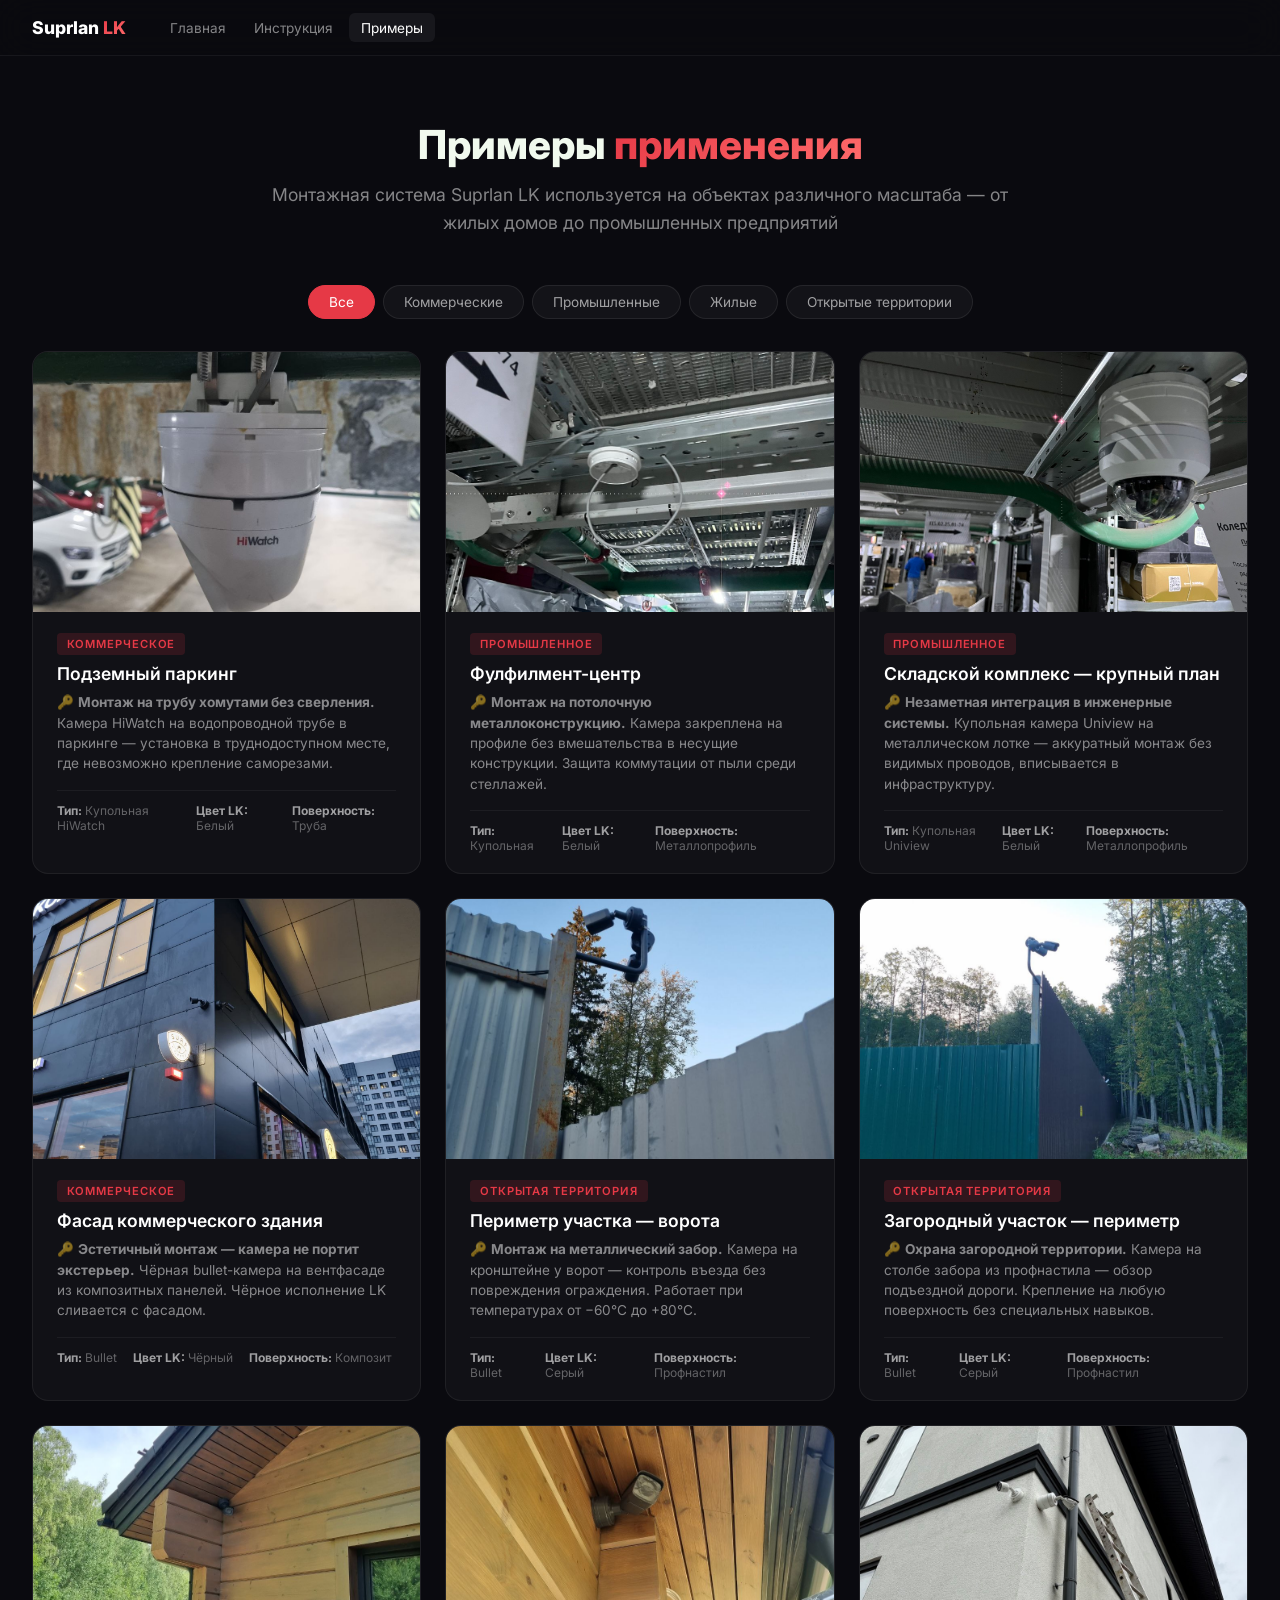
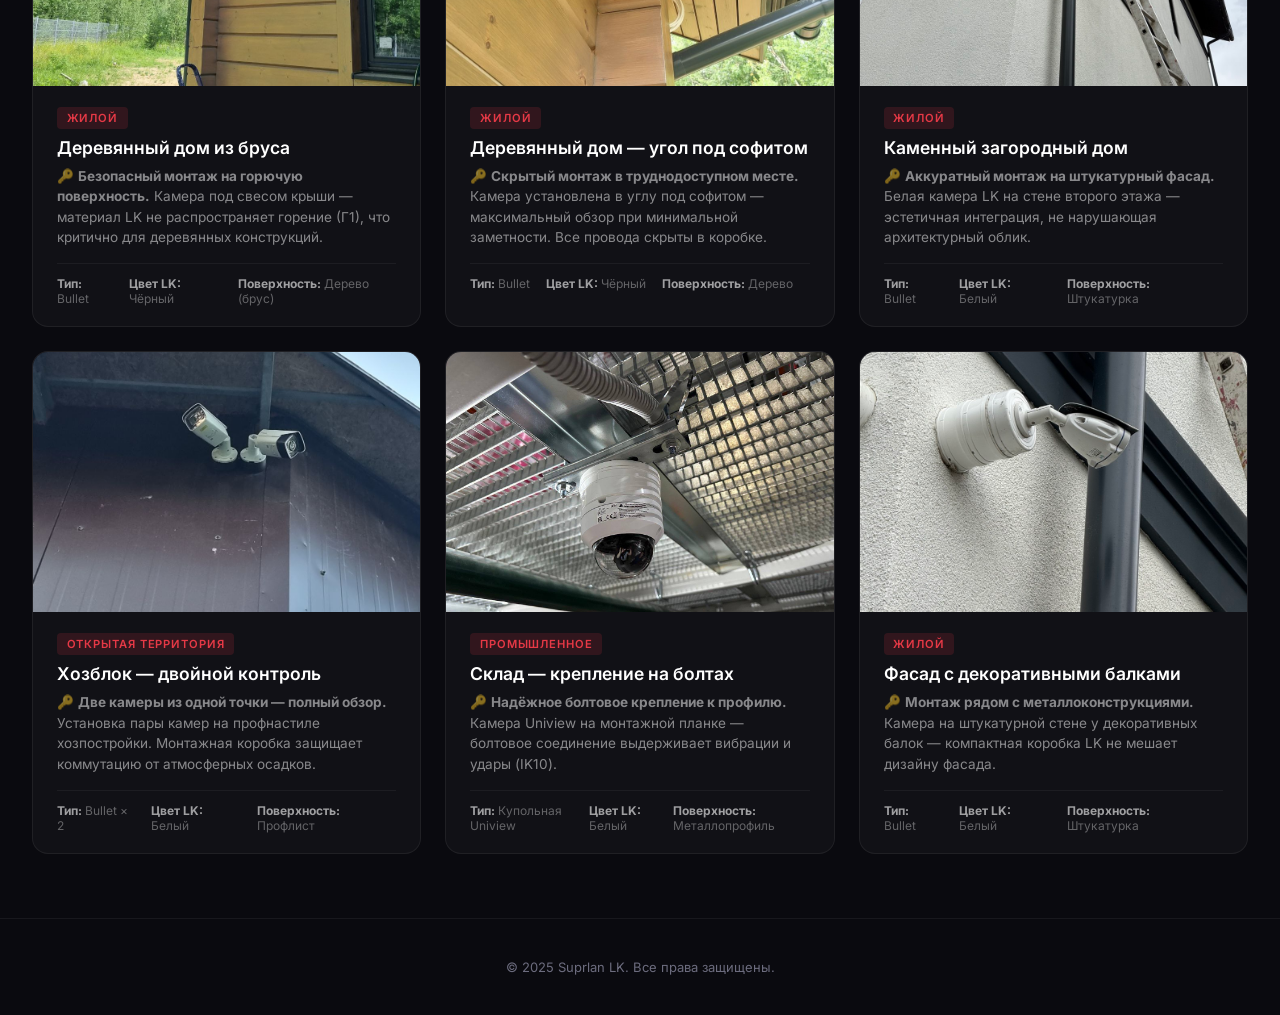
==== landing/examples.html @ 1d55020f "feat: Suprlan LK product landing page with 3D animation, instruction wiki, and real photo examples" ====
<!DOCTYPE html>
<html lang="ru">

<head>
    <meta charset="UTF-8">
    <meta name="viewport" content="width=device-width, initial-scale=1.0">
    <title>Примеры применения — Suprlan LK</title>
    <meta name="description" content="Примеры установки монтажной системы Suprlan LK на различных объектах.">
    <link rel="preconnect" href="https://fonts.googleapis.com">
    <link rel="preconnect" href="https://fonts.gstatic.com" crossorigin>
    <link href="https://fonts.googleapis.com/css2?family=Inter:wght@300;400;500;600;700;800;900&display=swap"
        rel="stylesheet">
    <link rel="stylesheet" href="style.css">
    <style>
        /* Top navigation bar */
        .top-nav {
            position: fixed;
            top: 0;
            left: 0;
            right: 0;
            z-index: 1000;
            background: rgba(10, 10, 15, 0.9);
            backdrop-filter: blur(20px);
            border-bottom: 1px solid rgba(255, 255, 255, 0.06);
            padding: 0 2rem;
            height: 56px;
            display: flex;
            align-items: center;
            gap: 2rem;
        }

        .top-nav .nav-logo {
            font-weight: 800;
            font-size: 1.1rem;
            color: #fff;
            text-decoration: none;
        }

        .top-nav .nav-logo .accent {
            color: var(--accent);
        }

        .top-nav .nav-links {
            display: flex;
            gap: 0.25rem;
        }

        .top-nav .nav-links a {
            color: rgba(255, 255, 255, 0.5);
            text-decoration: none;
            font-size: 0.85rem;
            padding: 0.4rem 0.75rem;
            border-radius: 6px;
            transition: all 0.2s;
        }

        .top-nav .nav-links a:hover,
        .top-nav .nav-links a.active {
            color: #fff;
            background: rgba(255, 255, 255, 0.06);
        }

        body {
            padding-top: 56px;
        }

        /* Page header */
        .page-header {
            text-align: center;
            padding: 4rem 2rem 2rem;
            max-width: 800px;
            margin: 0 auto;
        }

        .page-header h1 {
            font-size: 2.5rem;
            font-weight: 800;
            margin-bottom: 0.75rem;
        }

        .page-header p {
            font-size: 1.1rem;
            color: rgba(255, 255, 255, 0.5);
            line-height: 1.6;
        }

        /* Filter tabs */
        .filter-bar {
            display: flex;
            justify-content: center;
            gap: 0.5rem;
            padding: 1rem 2rem 2rem;
            flex-wrap: wrap;
        }

        .filter-btn {
            background: rgba(255, 255, 255, 0.04);
            border: 1px solid rgba(255, 255, 255, 0.08);
            color: rgba(255, 255, 255, 0.6);
            padding: 0.5rem 1.25rem;
            border-radius: 20px;
            font-size: 0.85rem;
            cursor: pointer;
            transition: all 0.2s;
            font-family: inherit;
        }

        .filter-btn:hover {
            background: rgba(255, 255, 255, 0.08);
            color: #fff;
        }

        .filter-btn.active {
            background: var(--accent);
            border-color: var(--accent);
            color: #fff;
        }

        /* Gallery grid */
        .examples-grid {
            display: grid;
            grid-template-columns: repeat(auto-fill, minmax(360px, 1fr));
            gap: 1.5rem;
            max-width: 1400px;
            margin: 0 auto;
            padding: 0 2rem 4rem;
        }

        .example-card {
            background: rgba(255, 255, 255, 0.03);
            border: 1px solid rgba(255, 255, 255, 0.06);
            border-radius: 16px;
            overflow: hidden;
            transition: all 0.3s;
            cursor: pointer;
        }

        .example-card:hover {
            transform: translateY(-4px);
            border-color: rgba(255, 255, 255, 0.12);
            box-shadow: 0 20px 40px rgba(0, 0, 0, 0.3);
        }

        .example-card img {
            width: 100%;
            height: 260px;
            object-fit: cover;
            display: block;
            transition: transform 0.4s;
        }

        .example-card:hover img {
            transform: scale(1.03);
        }

        .example-card .card-body {
            padding: 1.25rem 1.5rem;
        }

        .example-card .card-tag {
            display: inline-block;
            background: rgba(230, 57, 70, 0.15);
            color: var(--accent);
            font-size: 0.7rem;
            font-weight: 600;
            text-transform: uppercase;
            letter-spacing: 0.08em;
            padding: 0.25rem 0.6rem;
            border-radius: 4px;
            margin-bottom: 0.5rem;
        }

        .example-card h3 {
            font-size: 1.1rem;
            font-weight: 600;
            margin-bottom: 0.5rem;
            color: #fff;
        }

        .example-card p {
            font-size: 0.85rem;
            color: rgba(255, 255, 255, 0.5);
            line-height: 1.5;
        }

        .example-card .card-meta {
            display: flex;
            gap: 1rem;
            margin-top: 1rem;
            padding-top: 0.75rem;
            border-top: 1px solid rgba(255, 255, 255, 0.05);
        }

        .example-card .meta-item {
            font-size: 0.75rem;
            color: rgba(255, 255, 255, 0.35);
        }

        .example-card .meta-item strong {
            color: rgba(255, 255, 255, 0.6);
        }

        /* Placeholder banner */
        .placeholder-banner {
            max-width: 800px;
            margin: 0 auto 2rem;
            padding: 1.25rem 1.5rem;
            background: rgba(0, 150, 255, 0.08);
            border: 1px solid rgba(0, 150, 255, 0.15);
            border-radius: 10px;
            text-align: center;
            color: rgba(255, 255, 255, 0.6);
            font-size: 0.9rem;
        }

        /* Lightbox */
        .lightbox {
            display: none;
            position: fixed;
            top: 0;
            left: 0;
            right: 0;
            bottom: 0;
            z-index: 9999;
            background: rgba(0, 0, 0, 0.92);
            backdrop-filter: blur(10px);
            cursor: pointer;
            justify-content: center;
            align-items: center;
        }

        .lightbox.open {
            display: flex;
        }

        .lightbox img {
            max-width: 90vw;
            max-height: 90vh;
            border-radius: 8px;
            box-shadow: 0 0 60px rgba(0, 0, 0, 0.5);
        }

        @media (max-width: 768px) {
            .examples-grid {
                grid-template-columns: 1fr;
            }

            .page-header h1 {
                font-size: 1.8rem;
            }
        }
    </style>
</head>

<body>

    <!-- Top Navigation -->
    <nav class="top-nav">
        <a href="index.html" class="nav-logo">Suprlan <span class="accent">LK</span></a>
        <div class="nav-links">
            <a href="index.html">Главная</a>
            <a href="instruction.html">Инструкция</a>
            <a href="examples.html" class="active">Примеры</a>
        </div>
    </nav>

    <!-- Header -->
    <div class="page-header">
        <h1>Примеры <span class="accent">применения</span></h1>
        <p>Монтажная система Suprlan LK используется на объектах различного масштаба — от жилых домов до промышленных
            предприятий</p>
    </div>

    <!-- Filter tabs -->
    <div class="filter-bar">
        <button class="filter-btn active" data-filter="all">Все</button>
        <button class="filter-btn" data-filter="commercial">Коммерческие</button>
        <button class="filter-btn" data-filter="industrial">Промышленные</button>
        <button class="filter-btn" data-filter="residential">Жилые</button>
        <button class="filter-btn" data-filter="outdoor">Открытые территории</button>
    </div>

    <!-- Gallery -->
    <div class="examples-grid">

        <!-- Card 1: Подземный паркинг — монтаж на трубу -->
        <div class="example-card" data-category="commercial" onclick="openLightbox(this.querySelector('img'))">
            <img src="../images cases/photo_2026-03-03 10.59.39.jpeg"
                alt="Подземный паркинг — монтаж на трубу хомутами">
            <div class="card-body">
                <span class="card-tag">Коммерческое</span>
                <h3>Подземный паркинг</h3>
                <p>🔑 <strong>Монтаж на трубу хомутами без сверления.</strong> Камера HiWatch на водопроводной трубе в
                    паркинге — установка в труднодоступном месте, где невозможно крепление саморезами.</p>
                <div class="card-meta">
                    <span class="meta-item"><strong>Тип:</strong> Купольная HiWatch</span>
                    <span class="meta-item"><strong>Цвет LK:</strong> Белый</span>
                    <span class="meta-item"><strong>Поверхность:</strong> Труба</span>
                </div>
            </div>
        </div>

        <!-- Card 2: Фулфилмент-центр — вид издалека -->
        <div class="example-card" data-category="industrial" onclick="openLightbox(this.querySelector('img'))">
            <img src="../images cases/photo_2026-03-03 10.59.46.jpeg"
                alt="Фулфилмент-склад — камера на металлической направляющей">
            <div class="card-body">
                <span class="card-tag">Промышленное</span>
                <h3>Фулфилмент-центр</h3>
                <p>🔑 <strong>Монтаж на потолочную металлоконструкцию.</strong> Камера закреплена на профиле без
                    вмешательства в несущие конструкции. Защита коммутации от пыли среди стеллажей.</p>
                <div class="card-meta">
                    <span class="meta-item"><strong>Тип:</strong> Купольная</span>
                    <span class="meta-item"><strong>Цвет LK:</strong> Белый</span>
                    <span class="meta-item"><strong>Поверхность:</strong> Металлопрофиль</span>
                </div>
            </div>
        </div>

        <!-- Card 3: Фулфилмент — крупный план Uniview -->
        <div class="example-card" data-category="industrial" onclick="openLightbox(this.querySelector('img'))">
            <img src="../images cases/photo_2026-03-03 10.59.50.jpeg"
                alt="Складской комплекс — купольная камера Uniview крупным планом">
            <div class="card-body">
                <span class="card-tag">Промышленное</span>
                <h3>Складской комплекс — крупный план</h3>
                <p>🔑 <strong>Незаметная интеграция в инженерные системы.</strong> Купольная камера Uniview на
                    металлическом лотке — аккуратный монтаж без видимых проводов, вписывается в инфраструктуру.</p>
                <div class="card-meta">
                    <span class="meta-item"><strong>Тип:</strong> Купольная Uniview</span>
                    <span class="meta-item"><strong>Цвет LK:</strong> Белый</span>
                    <span class="meta-item"><strong>Поверхность:</strong> Металлопрофиль</span>
                </div>
            </div>
        </div>

        <!-- Card 4: Коммерческий фасад (Surf Coffee) -->
        <div class="example-card" data-category="commercial" onclick="openLightbox(this.querySelector('img'))">
            <img src="../images cases/photo_2026-03-03 10.59.56.jpeg" alt="Фасад коммерческого здания — Surf Coffee">
            <div class="card-body">
                <span class="card-tag">Коммерческое</span>
                <h3>Фасад коммерческого здания</h3>
                <p>🔑 <strong>Эстетичный монтаж — камера не портит экстерьер.</strong> Чёрная bullet-камера на
                    вентфасаде из композитных панелей. Чёрное исполнение LK сливается с фасадом.</p>
                <div class="card-meta">
                    <span class="meta-item"><strong>Тип:</strong> Bullet</span>
                    <span class="meta-item"><strong>Цвет LK:</strong> Чёрный</span>
                    <span class="meta-item"><strong>Поверхность:</strong> Композит</span>
                </div>
            </div>
        </div>

        <!-- Card 5: Периметр — ворота на забор из профнастила -->
        <div class="example-card" data-category="outdoor" onclick="openLightbox(this.querySelector('img'))">
            <img src="../images cases/photo_2026-03-03 10.59.59.jpeg"
                alt="Периметр участка — камера на заборе из профнастила">
            <div class="card-body">
                <span class="card-tag">Открытая территория</span>
                <h3>Периметр участка — ворота</h3>
                <p>🔑 <strong>Монтаж на металлический забор.</strong> Камера на кронштейне у ворот — контроль въезда без
                    повреждения ограждения. Работает при температурах от −60°C до +80°C.</p>
                <div class="card-meta">
                    <span class="meta-item"><strong>Тип:</strong> Bullet</span>
                    <span class="meta-item"><strong>Цвет LK:</strong> Серый</span>
                    <span class="meta-item"><strong>Поверхность:</strong> Профнастил</span>
                </div>
            </div>
        </div>

        <!-- Card 6: Периметр загородного участка -->
        <div class="example-card" data-category="outdoor" onclick="openLightbox(this.querySelector('img'))">
            <img src="../images cases/photo_2026-03-03 11.00.02.jpeg" alt="Загородный периметр — камера на заборе">
            <div class="card-body">
                <span class="card-tag">Открытая территория</span>
                <h3>Загородный участок — периметр</h3>
                <p>🔑 <strong>Охрана загородной территории.</strong> Камера на столбе забора из профнастила — обзор
                    подъездной дороги. Крепление на любую поверхность без специальных навыков.</p>
                <div class="card-meta">
                    <span class="meta-item"><strong>Тип:</strong> Bullet</span>
                    <span class="meta-item"><strong>Цвет LK:</strong> Серый</span>
                    <span class="meta-item"><strong>Поверхность:</strong> Профнастил</span>
                </div>
            </div>
        </div>

        <!-- Card 7: Деревянный дом — горючая поверхность -->
        <div class="example-card" data-category="residential" onclick="openLightbox(this.querySelector('img'))">
            <img src="../images cases/photo_2026-03-03 11.00.04.jpeg"
                alt="Деревянный дом — монтаж на горючую поверхность">
            <div class="card-body">
                <span class="card-tag">Жилой</span>
                <h3>Деревянный дом из бруса</h3>
                <p>🔑 <strong>Безопасный монтаж на горючую поверхность.</strong> Камера под свесом крыши — материал LK
                    не распространяет горение (Г1), что критично для деревянных конструкций.</p>
                <div class="card-meta">
                    <span class="meta-item"><strong>Тип:</strong> Bullet</span>
                    <span class="meta-item"><strong>Цвет LK:</strong> Чёрный</span>
                    <span class="meta-item"><strong>Поверхность:</strong> Дерево (брус)</span>
                </div>
            </div>
        </div>

        <!-- Card 8: Деревянный дом — угол под софитом -->
        <div class="example-card" data-category="residential" onclick="openLightbox(this.querySelector('img'))">
            <img src="../images cases/photo_2026-03-03 11.00.06.jpeg" alt="Деревянный дом — камера в углу под софитом">
            <div class="card-body">
                <span class="card-tag">Жилой</span>
                <h3>Деревянный дом — угол под софитом</h3>
                <p>🔑 <strong>Скрытый монтаж в труднодоступном месте.</strong> Камера установлена в углу под софитом —
                    максимальный обзор при минимальной заметности. Все провода скрыты в коробке.</p>
                <div class="card-meta">
                    <span class="meta-item"><strong>Тип:</strong> Bullet</span>
                    <span class="meta-item"><strong>Цвет LK:</strong> Чёрный</span>
                    <span class="meta-item"><strong>Поверхность:</strong> Дерево</span>
                </div>
            </div>
        </div>

        <!-- Card 9: Каменный дом — штукатурка -->
        <div class="example-card" data-category="residential" onclick="openLightbox(this.querySelector('img'))">
            <img src="../images cases/photo_2026-03-03 11.00.44.jpeg"
                alt="Каменный жилой дом — камера на штукатурном фасаде">
            <div class="card-body">
                <span class="card-tag">Жилой</span>
                <h3>Каменный загородный дом</h3>
                <p>🔑 <strong>Аккуратный монтаж на штукатурный фасад.</strong> Белая камера LK на стене второго этажа —
                    эстетичная интеграция, не нарушающая архитектурный облик.</p>
                <div class="card-meta">
                    <span class="meta-item"><strong>Тип:</strong> Bullet</span>
                    <span class="meta-item"><strong>Цвет LK:</strong> Белый</span>
                    <span class="meta-item"><strong>Поверхность:</strong> Штукатурка</span>
                </div>
            </div>
        </div>

        <!-- Card 10: Хозпостройка — две камеры -->
        <div class="example-card" data-category="outdoor" onclick="openLightbox(this.querySelector('img'))">
            <img src="../images cases/photo_2026-03-03 11.02.55.jpeg" alt="Хозпостройка — две камеры на профлисте">
            <div class="card-body">
                <span class="card-tag">Открытая территория</span>
                <h3>Хозблок — двойной контроль</h3>
                <p>🔑 <strong>Две камеры из одной точки — полный обзор.</strong> Установка пары камер на профнастиле
                    хозпостройки. Монтажная коробка защищает коммутацию от атмосферных осадков.</p>
                <div class="card-meta">
                    <span class="meta-item"><strong>Тип:</strong> Bullet × 2</span>
                    <span class="meta-item"><strong>Цвет LK:</strong> Белый</span>
                    <span class="meta-item"><strong>Поверхность:</strong> Профлист</span>
                </div>
            </div>
        </div>

        <!-- Card 11: Складской комплекс — крупный план Uniview -->
        <div class="example-card" data-category="industrial" onclick="openLightbox(this.querySelector('img'))">
            <img src="../images cases/photo_2026-03-03 11.01.04.jpeg"
                alt="Склад — купольная камера Uniview крупный план">
            <div class="card-body">
                <span class="card-tag">Промышленное</span>
                <h3>Склад — крепление на болтах</h3>
                <p>🔑 <strong>Надёжное болтовое крепление к профилю.</strong> Камера Uniview на монтажной планке —
                    болтовое соединение выдерживает вибрации и удары (IK10).</p>
                <div class="card-meta">
                    <span class="meta-item"><strong>Тип:</strong> Купольная Uniview</span>
                    <span class="meta-item"><strong>Цвет LK:</strong> Белый</span>
                    <span class="meta-item"><strong>Поверхность:</strong> Металлопрофиль</span>
                </div>
            </div>
        </div>

        <!-- Card 12: Совмещённый фасад с металлоконструкциями -->
        <div class="example-card" data-category="residential" onclick="openLightbox(this.querySelector('img'))">
            <img src="../images cases/photo_2026-03-03 11.00.41.jpeg"
                alt="Жилой дом — камера у металлических конструкций">
            <div class="card-body">
                <span class="card-tag">Жилой</span>
                <h3>Фасад с декоративными балками</h3>
                <p>🔑 <strong>Монтаж рядом с металлоконструкциями.</strong> Камера на штукатурной стене у декоративных
                    балок — компактная коробка LK не мешает дизайну фасада.</p>
                <div class="card-meta">
                    <span class="meta-item"><strong>Тип:</strong> Bullet</span>
                    <span class="meta-item"><strong>Цвет LK:</strong> Белый</span>
                    <span class="meta-item"><strong>Поверхность:</strong> Штукатурка</span>
                </div>
            </div>
        </div>

    </div>

    <!-- Lightbox -->
    <div class="lightbox" id="lightbox" onclick="closeLightbox()">
        <img id="lightbox-img" src="" alt="">
    </div>

    <footer class="footer">
        <p>© 2025 Suprlan LK. Все права защищены.</p>
    </footer>

    <script>
        // Lightbox
        function openLightbox(el) {
            document.getElementById('lightbox-img').src = el.src;
            document.getElementById('lightbox').classList.add('open');
        }
        function closeLightbox() {
            document.getElementById('lightbox').classList.remove('open');
        }
        document.addEventListener('keydown', e => { if (e.key === 'Escape') closeLightbox(); });

        // Filter
        document.querySelectorAll('.filter-btn').forEach(btn => {
            btn.addEventListener('click', () => {
                document.querySelectorAll('.filter-btn').forEach(b => b.classList.remove('active'));
                btn.classList.add('active');
                const filter = btn.dataset.filter;
                document.querySelectorAll('.example-card').forEach(card => {
                    if (filter === 'all' || card.dataset.category === filter) {
                        card.style.display = '';
                    } else {
                        card.style.display = 'none';
                    }
                });
            });
        });
    </script>

</body>

</html>
---- landing/style.css ----
/* ============================================
   Suprlan LK Landing — Design System v2
   ============================================ */

:root {
    --bg-primary: #0a0a0f;
    --bg-secondary: #12121a;
    --bg-card: #1a1a28;
    --bg-card-hover: #222236;
    --accent: #e63946;
    --accent-glow: rgba(230, 57, 70, 0.3);
    --accent-soft: rgba(230, 57, 70, 0.1);
    --text-primary: #f1faee;
    --text-secondary: #a8a8b8;
    --text-muted: #6c6c7e;
    --border: rgba(255, 255, 255, 0.06);
    --border-hover: rgba(255, 255, 255, 0.12);
    --font: 'Inter', -apple-system, BlinkMacSystemFont, sans-serif;
    --section-padding: 120px 60px;
    --card-radius: 16px;
}

* {
    margin: 0;
    padding: 0;
    box-sizing: border-box;
}

html {
    scroll-behavior: smooth;
}

body {
    font-family: var(--font);
    background: var(--bg-primary);
    color: var(--text-primary);
    overflow-x: hidden;
    -webkit-font-smoothing: antialiased;
}

/* ============================================
   Hero Section
   ============================================ */

.hero {
    min-height: 100vh;
    display: flex;
    align-items: center;
    justify-content: center;
    text-align: center;
    padding: 40px 20px;
    position: relative;
    overflow: hidden;
}

.hero-bg {
    position: absolute;
    inset: 0;
    z-index: 0;
    display: flex;
    align-items: center;
    justify-content: center;
    opacity: 0.25;
}

.hero-bg-img {
    width: 100%;
    height: 100%;
    object-fit: cover;
    filter: blur(1px) brightness(0.6);
}

.hero-content {
    max-width: 800px;
    position: relative;
    z-index: 1;
}

.badge {
    display: inline-block;
    padding: 8px 20px;
    border: 1px solid var(--border-hover);
    border-radius: 100px;
    font-size: 13px;
    font-weight: 500;
    letter-spacing: 2px;
    text-transform: uppercase;
    color: var(--text-secondary);
    margin-bottom: 32px;
    background: rgba(26, 26, 40, 0.8);
    backdrop-filter: blur(8px);
}

.hero h1 {
    font-size: clamp(56px, 10vw, 120px);
    font-weight: 900;
    line-height: 1;
    letter-spacing: -3px;
    margin-bottom: 24px;
}

.accent {
    background: linear-gradient(135deg, var(--accent), #ff6b6b);
    -webkit-background-clip: text;
    -webkit-text-fill-color: transparent;
    background-clip: text;
}

.hero-subtitle {
    font-size: clamp(16px, 2.5vw, 22px);
    color: var(--text-secondary);
    line-height: 1.6;
    margin-bottom: 48px;
    font-weight: 300;
}

.hero-stats {
    display: flex;
    justify-content: center;
    gap: 48px;
    margin-bottom: 64px;
}

.stat {
    display: flex;
    flex-direction: column;
    align-items: center;
    gap: 8px;
}

.stat-value {
    font-size: 28px;
    font-weight: 700;
}

.stat-label {
    font-size: 13px;
    color: var(--text-muted);
    text-transform: uppercase;
    letter-spacing: 1px;
}

.scroll-hint {
    display: flex;
    flex-direction: column;
    align-items: center;
    gap: 12px;
    color: var(--text-muted);
    font-size: 13px;
    animation: pulseFloat 2s ease-in-out infinite;
}

.scroll-arrow {
    width: 24px;
    height: 24px;
    border-right: 2px solid var(--text-muted);
    border-bottom: 2px solid var(--text-muted);
    transform: rotate(45deg);
}

@keyframes pulseFloat {

    0%,
    100% {
        opacity: 0.5;
        transform: translateY(0);
    }

    50% {
        opacity: 1;
        transform: translateY(8px);
    }
}

/* ============================================
   3D Model Section
   ============================================ */

.model-section {
    position: relative;
    height: 400vh;
}

#three-container {
    position: sticky;
    top: 0;
    width: 100%;
    height: 100vh;
    z-index: 1;
}

#three-container canvas {
    display: block;
}

/* ============================================
   Scroll Credits Cards (in-flow)
   ============================================ */

.scroll-cards-track {
    position: absolute;
    top: 0;
    left: 0;
    width: 100%;
    height: 100%;
    pointer-events: none;
    z-index: 2;
}

.scroll-card {
    position: absolute;
    width: 100%;
    display: flex;
    pointer-events: none;
}

.scroll-card-inner {
    max-width: 360px;
    padding: 28px 28px 24px;
    background: rgba(10, 10, 15, 0.88);
    backdrop-filter: blur(24px);
    -webkit-backdrop-filter: blur(24px);
    border: 1px solid rgba(255, 255, 255, 0.12);
    border-radius: var(--card-radius);
    pointer-events: auto;
}

.scroll-card-inner.left {
    margin-left: 5%;
}

.scroll-card-inner.right {
    margin-left: auto;
    margin-right: 5%;
}

.scroll-card-inner.center {
    margin: 0 auto;
}

.info-card-icon {
    width: 44px;
    height: 44px;
    display: flex;
    align-items: center;
    justify-content: center;
    background: var(--accent-soft);
    border-radius: 12px;
    margin-bottom: 16px;
    color: var(--accent);
}

.scroll-card-inner h3 {
    font-size: 18px;
    font-weight: 700;
    margin-bottom: 8px;
    line-height: 1.3;
    color: var(--text-primary);
}

.scroll-card-inner p {
    font-size: 14px;
    color: var(--text-secondary);
    line-height: 1.6;
}

/* Color Switcher */
.color-switcher {
    display: flex;
    gap: 10px;
    margin-top: 14px;
}

.color-btn {
    display: flex;
    align-items: center;
    gap: 8px;
    padding: 8px 16px;
    background: var(--bg-card);
    border: 2px solid var(--border);
    border-radius: 10px;
    color: var(--text-secondary);
    font-size: 13px;
    font-weight: 500;
    cursor: pointer;
    transition: all 0.2s ease;
    font-family: var(--font);
    pointer-events: auto;
}

.color-btn:hover {
    border-color: var(--border-hover);
}

.color-btn.active {
    border-color: var(--accent);
    color: var(--text-primary);
}

.color-swatch {
    width: 18px;
    height: 18px;
    border-radius: 50%;
    border: 2px solid var(--border-hover);
}

.white-swatch {
    background: #f5f0e8;
}

.black-swatch {
    background: #2a2a32;
}

/* ============================================
   Progress Bar
   ============================================ */

.progress-bar {
    position: fixed;
    bottom: 30px;
    left: 50%;
    transform: translateX(-50%);
    width: 200px;
    height: 4px;
    background: var(--bg-card);
    border-radius: 4px;
    z-index: 10;
    opacity: 0;
    transition: opacity 0.3s ease;
}

.progress-bar.visible {
    opacity: 1;
}

.progress-fill {
    height: 100%;
    width: 0%;
    background: linear-gradient(90deg, var(--accent), #ff6b6b);
    border-radius: 4px;
    transition: width 0.1s linear;
}

/* ============================================
   Features Section
   ============================================ */

.features {
    padding: var(--section-padding);
    background: var(--bg-secondary);
    position: relative;
}

.section-title {
    text-align: center;
    font-size: clamp(32px, 5vw, 48px);
    font-weight: 800;
    margin-bottom: 64px;
    letter-spacing: -1px;
}

.features-grid {
    display: grid;
    grid-template-columns: repeat(auto-fit, minmax(300px, 1fr));
    gap: 24px;
    max-width: 1200px;
    margin: 0 auto;
}

.feature-card {
    background: var(--bg-card);
    border: 1px solid var(--border);
    border-radius: var(--card-radius);
    padding: 36px 32px;
    transition: all 0.3s ease;
    cursor: default;
}

.feature-card:hover {
    background: var(--bg-card-hover);
    border-color: var(--border-hover);
    transform: translateY(-4px);
    box-shadow: 0 20px 60px rgba(0, 0, 0, 0.3);
}

.feature-icon-svg {
    width: 56px;
    height: 56px;
    display: flex;
    align-items: center;
    justify-content: center;
    background: var(--accent-soft);
    border-radius: 14px;
    margin-bottom: 20px;
}

.feature-card h3 {
    font-size: 18px;
    font-weight: 700;
    margin-bottom: 12px;
}

.feature-card p {
    font-size: 15px;
    color: var(--text-secondary);
    line-height: 1.6;
}

/* ============================================
   Specs Section
   ============================================ */

.specs {
    padding: var(--section-padding);
    background: var(--bg-primary);
}

.specs-table-wrapper {
    max-width: 900px;
    margin: 0 auto;
    overflow-x: auto;
}

.specs-table {
    width: 100%;
    border-collapse: collapse;
}

.specs-table tr {
    border-bottom: 1px solid var(--border);
    transition: background 0.2s ease;
}

.specs-table tr:hover {
    background: var(--bg-card);
}

.specs-table td {
    padding: 18px 16px;
    font-size: 15px;
}

.spec-name {
    color: var(--text-secondary);
    font-weight: 500;
    width: 30%;
}

.spec-value {
    color: var(--text-primary);
    font-weight: 700;
    width: 30%;
}

.spec-note {
    color: var(--text-muted);
    font-size: 13px;
    width: 40%;
}

/* ============================================
   Certifications
   ============================================ */

.certifications {
    padding: var(--section-padding);
    background: var(--bg-secondary);
}

.cert-grid {
    display: grid;
    grid-template-columns: repeat(auto-fit, minmax(300px, 1fr));
    gap: 24px;
    max-width: 800px;
    margin: 0 auto;
}

.cert-card {
    display: flex;
    flex-direction: column;
    gap: 12px;
    padding: 32px;
    background: var(--bg-card);
    border: 1px solid var(--border);
    border-radius: var(--card-radius);
    text-decoration: none;
    transition: all 0.3s ease;
}

.cert-card:hover {
    border-color: var(--accent);
    transform: translateY(-4px);
    box-shadow: 0 16px 48px rgba(230, 57, 70, 0.1);
}

.cert-icon {
    width: 52px;
    height: 52px;
    display: flex;
    align-items: center;
    justify-content: center;
    background: var(--accent-soft);
    border-radius: 14px;
    color: var(--accent);
}

.cert-card h3 {
    font-size: 18px;
    font-weight: 700;
    color: var(--text-primary);
}

.cert-card p {
    font-size: 14px;
    color: var(--text-secondary);
    line-height: 1.6;
}

.cert-link {
    font-size: 14px;
    font-weight: 600;
    color: var(--accent);
    margin-top: auto;
}

/* ============================================
   Contact Section
   ============================================ */

.contact {
    padding: var(--section-padding);
    background: var(--bg-primary);
}

.contact-grid {
    display: grid;
    grid-template-columns: repeat(auto-fit, minmax(240px, 1fr));
    gap: 24px;
    max-width: 1000px;
    margin: 0 auto;
}

.contact-card {
    display: flex;
    flex-direction: column;
    align-items: center;
    gap: 10px;
    padding: 36px 24px;
    background: var(--bg-card);
    border: 1px solid var(--border);
    border-radius: var(--card-radius);
    text-align: center;
    transition: all 0.3s ease;
}

.contact-card:hover {
    border-color: var(--border-hover);
    transform: translateY(-2px);
}

.contact-icon-svg {
    width: 48px;
    height: 48px;
    display: flex;
    align-items: center;
    justify-content: center;
    background: var(--accent-soft);
    border-radius: 12px;
}

.contact-label {
    font-size: 12px;
    text-transform: uppercase;
    letter-spacing: 1.5px;
    color: var(--text-muted);
}

.contact-value {
    font-size: 16px;
    font-weight: 600;
    color: var(--text-primary);
    text-decoration: none;
}

.contact-value:hover {
    color: var(--accent);
}

/* ============================================
   Footer
   ============================================ */

.footer {
    text-align: center;
    padding: 40px 20px;
    color: var(--text-muted);
    font-size: 13px;
    border-top: 1px solid var(--border);
}

/* ============================================
   Responsive
   ============================================ */

@media (max-width: 768px) {
    :root {
        --section-padding: 80px 20px;
    }

    .hero-stats {
        gap: 24px;
        flex-wrap: wrap;
    }

    .stat-value {
        font-size: 22px;
    }

    .info-card {
        max-width: 260px;
        padding: 20px;
    }

    .info-card h3 {
        font-size: 16px;
    }

    .card-1 {
        top: 6%;
        left: 3%;
    }

    .card-2 {
        top: 20%;
        right: 3%;
    }

    .card-3 {
        top: 35%;
        left: 3%;
    }

    .card-4 {
        top: 50%;
        right: 3%;
    }

    .card-5 {
        top: 65%;
    }

    .features-grid {
        grid-template-columns: 1fr;
    }
}

/* ============================================
   Loading state
   ============================================ */

.loading-overlay {
    position: fixed;
    top: 0;
    left: 0;
    width: 100%;
    height: 100%;
    background: var(--bg-primary);
    display: flex;
    flex-direction: column;
    align-items: center;
    justify-content: center;
    z-index: 9999;
    transition: opacity 0.6s ease;
}

.loading-overlay.hidden {
    opacity: 0;
    pointer-events: none;
}

.loading-spinner {
    width: 48px;
    height: 48px;
    border: 3px solid var(--border);
    border-top-color: var(--accent);
    border-radius: 50%;
    animation: spin 0.8s linear infinite;
    margin-bottom: 20px;
}

.loading-text {
    font-size: 14px;
    color: var(--text-muted);
    letter-spacing: 2px;
    text-transform: uppercase;
}

@keyframes spin {
    to {
        transform: rotate(360deg);
    }
}
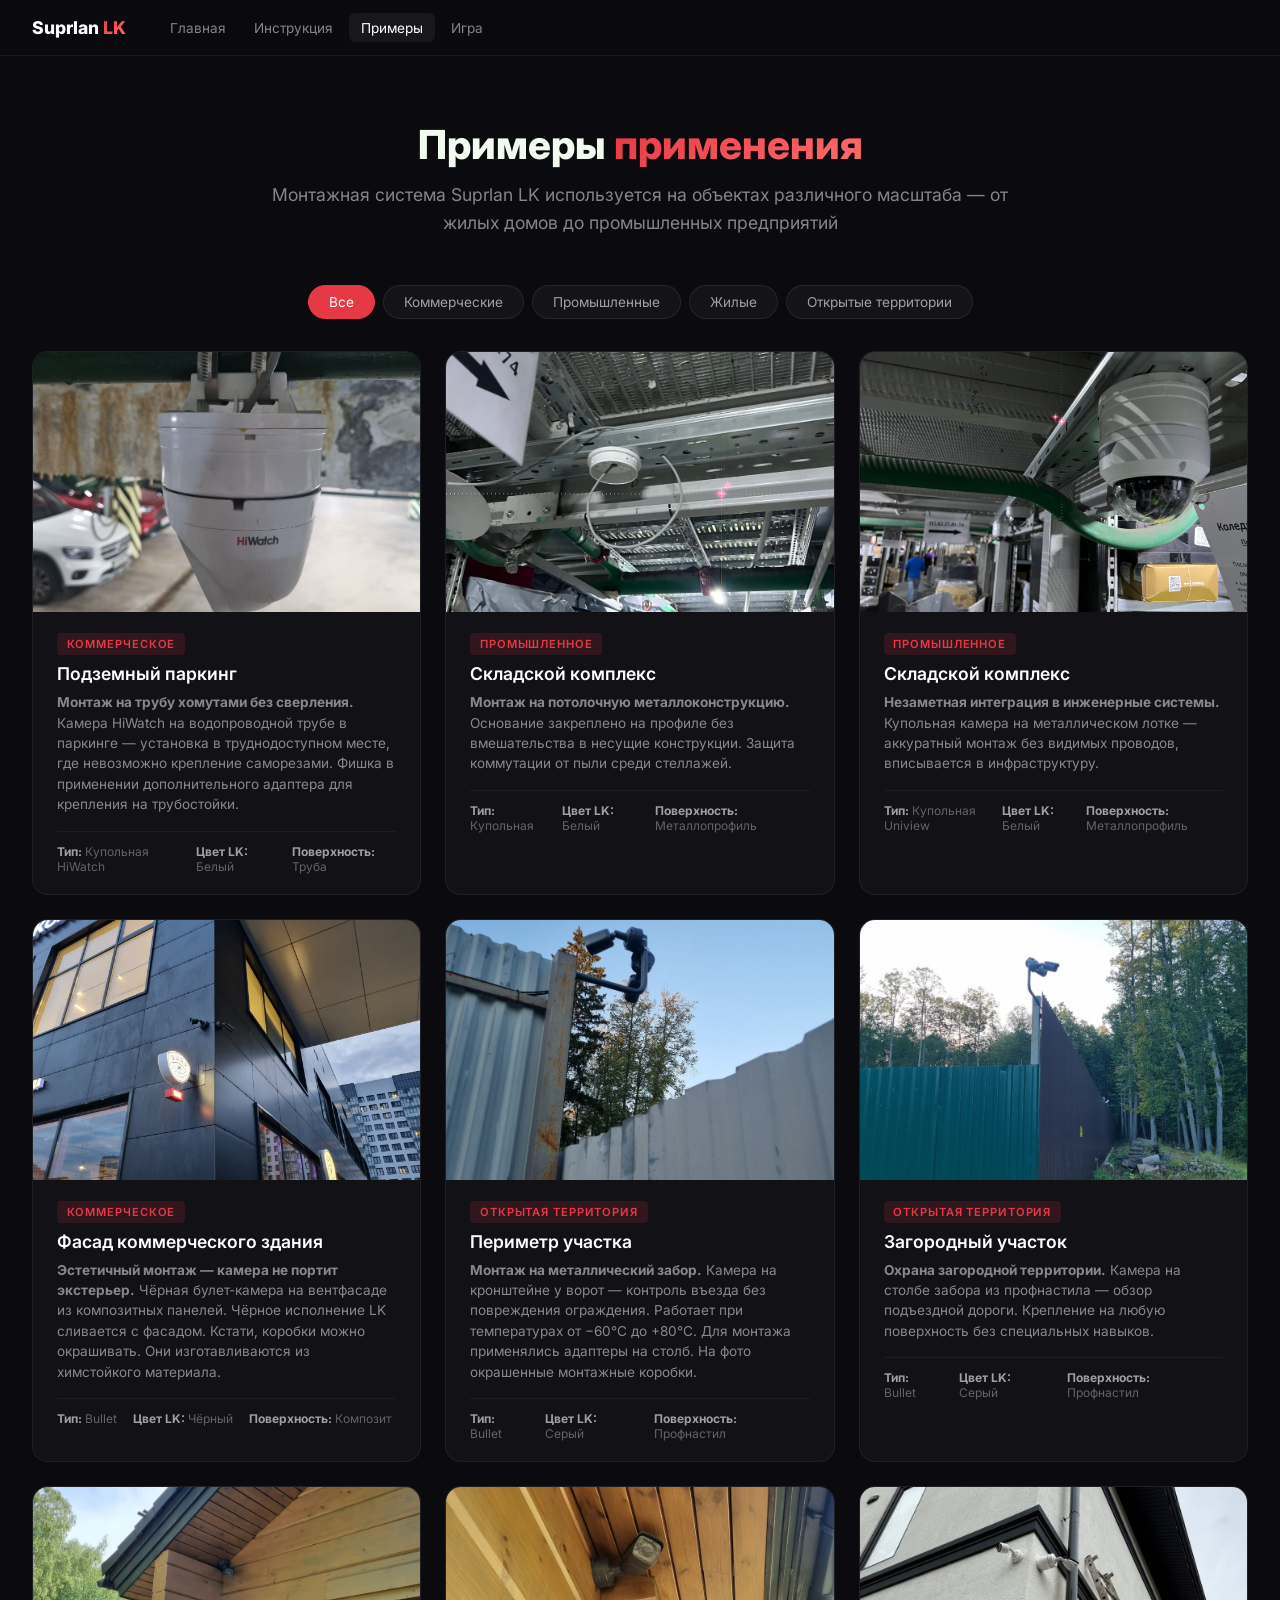
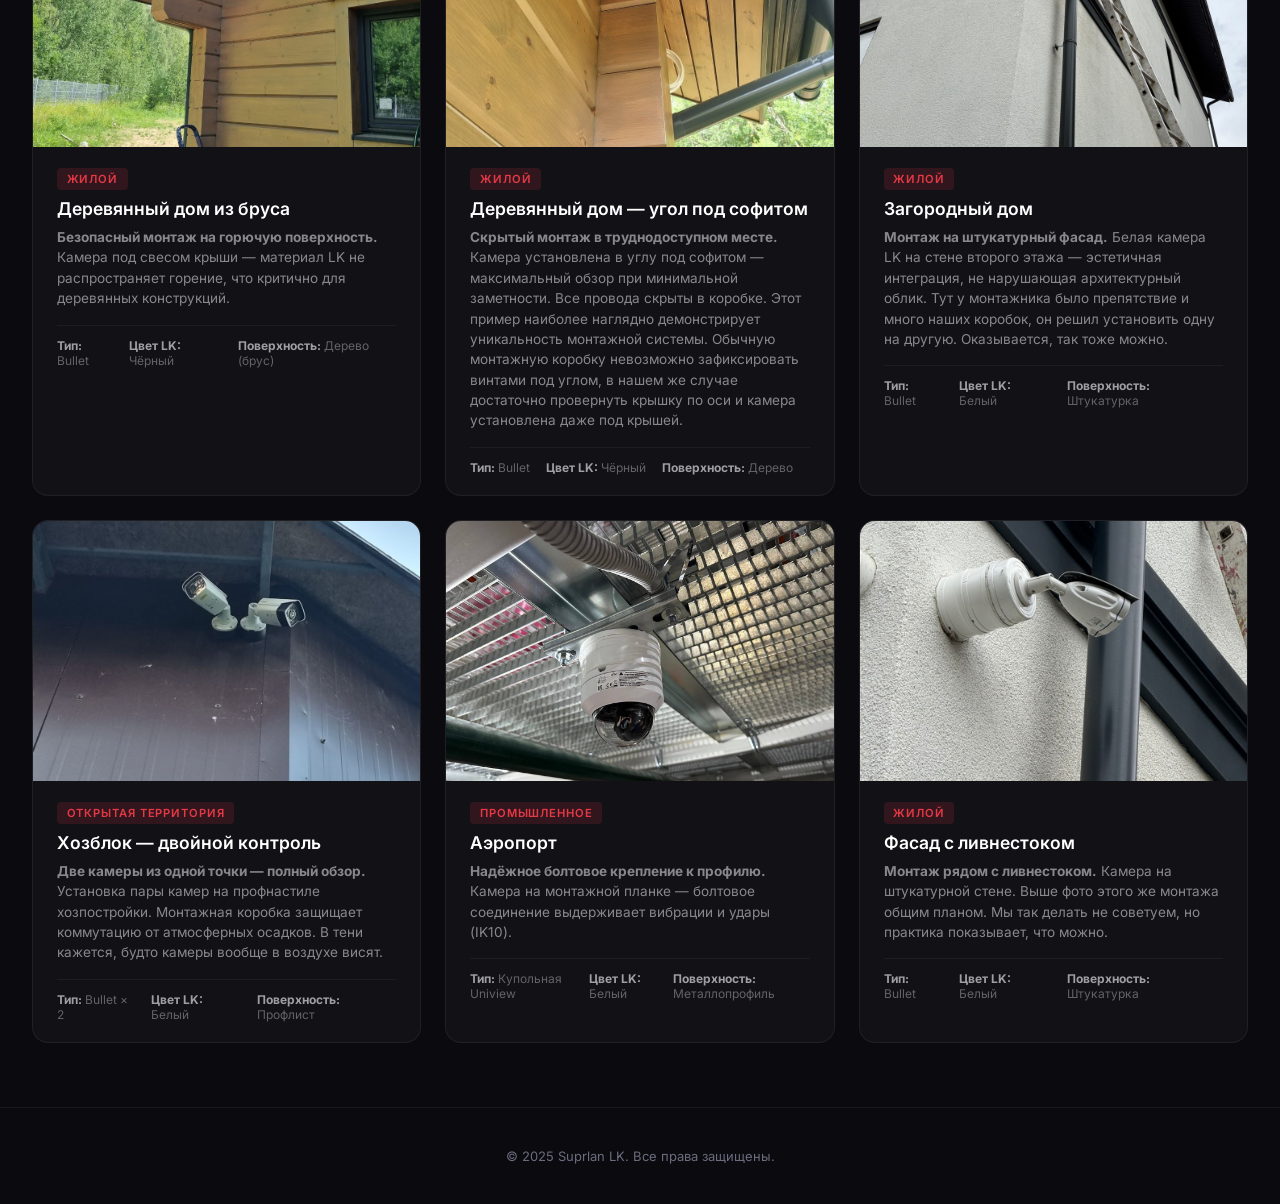
==== commit 22bbeb3a: "feat: add mini-game + update examples descriptions - Монтажник LK retro mini-game with stacking, tri" ====
--- a/landing/examples.html
+++ b/landing/examples.html
@@ -261,6 +261,7 @@
             <a href="index.html">Главная</a>
             <a href="instruction.html">Инструкция</a>
             <a href="examples.html" class="active">Примеры</a>
+            <a href="game.html">Игра</a>
         </div>
     </nav>
 
@@ -290,8 +291,9 @@
             <div class="card-body">
                 <span class="card-tag">Коммерческое</span>
                 <h3>Подземный паркинг</h3>
-                <p>🔑 <strong>Монтаж на трубу хомутами без сверления.</strong> Камера HiWatch на водопроводной трубе в
-                    паркинге — установка в труднодоступном месте, где невозможно крепление саморезами.</p>
+                <p><strong>Монтаж на трубу хомутами без сверления.</strong> Камера HiWatch на водопроводной трубе в
+                    паркинге — установка в труднодоступном месте, где невозможно крепление саморезами.
+                    Фишка в применении дополнительного адаптера для крепления на трубостойки.</p>
                 <div class="card-meta">
                     <span class="meta-item"><strong>Тип:</strong> Купольная HiWatch</span>
                     <span class="meta-item"><strong>Цвет LK:</strong> Белый</span>
@@ -300,14 +302,14 @@
             </div>
         </div>
 
-        <!-- Card 2: Фулфилмент-центр — вид издалека -->
+        <!-- Card 2: Складской комплекс — вид издалека -->
         <div class="example-card" data-category="industrial" onclick="openLightbox(this.querySelector('img'))">
             <img src="../images cases/photo_2026-03-03 10.59.46.jpeg"
                 alt="Фулфилмент-склад — камера на металлической направляющей">
             <div class="card-body">
                 <span class="card-tag">Промышленное</span>
-                <h3>Фулфилмент-центр</h3>
-                <p>🔑 <strong>Монтаж на потолочную металлоконструкцию.</strong> Камера закреплена на профиле без
+                <h3>Складской комплекс</h3>
+                <p><strong>Монтаж на потолочную металлоконструкцию.</strong> Основание закреплено на профиле без
                     вмешательства в несущие конструкции. Защита коммутации от пыли среди стеллажей.</p>
                 <div class="card-meta">
                     <span class="meta-item"><strong>Тип:</strong> Купольная</span>
@@ -317,14 +319,14 @@
             </div>
         </div>
 
-        <!-- Card 3: Фулфилмент — крупный план Uniview -->
+        <!-- Card 3: Складской комплекс — крупный план Uniview -->
         <div class="example-card" data-category="industrial" onclick="openLightbox(this.querySelector('img'))">
             <img src="../images cases/photo_2026-03-03 10.59.50.jpeg"
                 alt="Складской комплекс — купольная камера Uniview крупным планом">
             <div class="card-body">
                 <span class="card-tag">Промышленное</span>
-                <h3>Складской комплекс — крупный план</h3>
-                <p>🔑 <strong>Незаметная интеграция в инженерные системы.</strong> Купольная камера Uniview на
+                <h3>Складской комплекс</h3>
+                <p><strong>Незаметная интеграция в инженерные системы.</strong> Купольная камера на
                     металлическом лотке — аккуратный монтаж без видимых проводов, вписывается в инфраструктуру.</p>
                 <div class="card-meta">
                     <span class="meta-item"><strong>Тип:</strong> Купольная Uniview</span>
@@ -340,8 +342,9 @@
             <div class="card-body">
                 <span class="card-tag">Коммерческое</span>
                 <h3>Фасад коммерческого здания</h3>
-                <p>🔑 <strong>Эстетичный монтаж — камера не портит экстерьер.</strong> Чёрная bullet-камера на
-                    вентфасаде из композитных панелей. Чёрное исполнение LK сливается с фасадом.</p>
+                <p><strong>Эстетичный монтаж — камера не портит экстерьер.</strong> Чёрная булет-камера на
+                    вентфасаде из композитных панелей. Чёрное исполнение LK сливается с фасадом. Кстати, коробки можно
+                    окрашивать. Они изготавливаются из химстойкого материала.</p>
                 <div class="card-meta">
                     <span class="meta-item"><strong>Тип:</strong> Bullet</span>
                     <span class="meta-item"><strong>Цвет LK:</strong> Чёрный</span>
@@ -356,9 +359,11 @@
                 alt="Периметр участка — камера на заборе из профнастила">
             <div class="card-body">
                 <span class="card-tag">Открытая территория</span>
-                <h3>Периметр участка — ворота</h3>
-                <p>🔑 <strong>Монтаж на металлический забор.</strong> Камера на кронштейне у ворот — контроль въезда без
-                    повреждения ограждения. Работает при температурах от −60°C до +80°C.</p>
+                <h3>Периметр участка</h3>
+                <p><strong>Монтаж на металлический забор.</strong> Камера на кронштейне у ворот — контроль въезда без
+                    повреждения ограждения. Работает при температурах от −60°C до +80°C.
+                    Для монтажа применялись адаптеры на столб.
+                    На фото окрашенные монтажные коробки.</p>
                 <div class="card-meta">
                     <span class="meta-item"><strong>Тип:</strong> Bullet</span>
                     <span class="meta-item"><strong>Цвет LK:</strong> Серый</span>
@@ -372,8 +377,8 @@
             <img src="../images cases/photo_2026-03-03 11.00.02.jpeg" alt="Загородный периметр — камера на заборе">
             <div class="card-body">
                 <span class="card-tag">Открытая территория</span>
-                <h3>Загородный участок — периметр</h3>
-                <p>🔑 <strong>Охрана загородной территории.</strong> Камера на столбе забора из профнастила — обзор
+                <h3>Загородный участок</h3>
+                <p><strong>Охрана загородной территории.</strong> Камера на столбе забора из профнастила — обзор
                     подъездной дороги. Крепление на любую поверхность без специальных навыков.</p>
                 <div class="card-meta">
                     <span class="meta-item"><strong>Тип:</strong> Bullet</span>
@@ -390,8 +395,8 @@
             <div class="card-body">
                 <span class="card-tag">Жилой</span>
                 <h3>Деревянный дом из бруса</h3>
-                <p>🔑 <strong>Безопасный монтаж на горючую поверхность.</strong> Камера под свесом крыши — материал LK
-                    не распространяет горение (Г1), что критично для деревянных конструкций.</p>
+                <p><strong>Безопасный монтаж на горючую поверхность.</strong> Камера под свесом крыши — материал LK
+                    не распространяет горение, что критично для деревянных конструкций.</p>
                 <div class="card-meta">
                     <span class="meta-item"><strong>Тип:</strong> Bullet</span>
                     <span class="meta-item"><strong>Цвет LK:</strong> Чёрный</span>
@@ -406,8 +411,11 @@
             <div class="card-body">
                 <span class="card-tag">Жилой</span>
                 <h3>Деревянный дом — угол под софитом</h3>
-                <p>🔑 <strong>Скрытый монтаж в труднодоступном месте.</strong> Камера установлена в углу под софитом —
-                    максимальный обзор при минимальной заметности. Все провода скрыты в коробке.</p>
+                <p><strong>Скрытый монтаж в труднодоступном месте.</strong> Камера установлена в углу под софитом —
+                    максимальный обзор при минимальной заметности. Все провода скрыты в коробке. Этот пример наиболее
+                    наглядно демонстрирует уникальность монтажной системы. Обычную монтажную коробку невозможно
+                    зафиксировать винтами под углом, в нашем же случае достаточно провернуть крышку по оси и камера
+                    установлена даже под крышей.</p>
                 <div class="card-meta">
                     <span class="meta-item"><strong>Тип:</strong> Bullet</span>
                     <span class="meta-item"><strong>Цвет LK:</strong> Чёрный</span>
@@ -416,15 +424,17 @@
             </div>
         </div>
 
-        <!-- Card 9: Каменный дом — штукатурка -->
+        <!-- Card 9: Загородный дом — штукатурка -->
         <div class="example-card" data-category="residential" onclick="openLightbox(this.querySelector('img'))">
             <img src="../images cases/photo_2026-03-03 11.00.44.jpeg"
                 alt="Каменный жилой дом — камера на штукатурном фасаде">
             <div class="card-body">
                 <span class="card-tag">Жилой</span>
-                <h3>Каменный загородный дом</h3>
-                <p>🔑 <strong>Аккуратный монтаж на штукатурный фасад.</strong> Белая камера LK на стене второго этажа —
-                    эстетичная интеграция, не нарушающая архитектурный облик.</p>
+                <h3>Загородный дом</h3>
+                <p><strong>Монтаж на штукатурный фасад.</strong> Белая камера LK на стене второго этажа —
+                    эстетичная интеграция, не нарушающая архитектурный облик.
+                    Тут у монтажника было препятствие и много наших коробок, он решил установить одну на другую.
+                    Оказывается, так тоже можно.</p>
                 <div class="card-meta">
                     <span class="meta-item"><strong>Тип:</strong> Bullet</span>
                     <span class="meta-item"><strong>Цвет LK:</strong> Белый</span>
@@ -439,8 +449,9 @@
             <div class="card-body">
                 <span class="card-tag">Открытая территория</span>
                 <h3>Хозблок — двойной контроль</h3>
-                <p>🔑 <strong>Две камеры из одной точки — полный обзор.</strong> Установка пары камер на профнастиле
-                    хозпостройки. Монтажная коробка защищает коммутацию от атмосферных осадков.</p>
+                <p><strong>Две камеры из одной точки — полный обзор.</strong> Установка пары камер на профнастиле
+                    хозпостройки. Монтажная коробка защищает коммутацию от атмосферных осадков. В тени кажется, будто
+                    камеры вообще в воздухе висят.</p>
                 <div class="card-meta">
                     <span class="meta-item"><strong>Тип:</strong> Bullet × 2</span>
                     <span class="meta-item"><strong>Цвет LK:</strong> Белый</span>
@@ -449,14 +460,14 @@
             </div>
         </div>
 
-        <!-- Card 11: Складской комплекс — крупный план Uniview -->
+        <!-- Card 11: Аэропорт — крупный план Uniview -->
         <div class="example-card" data-category="industrial" onclick="openLightbox(this.querySelector('img'))">
             <img src="../images cases/photo_2026-03-03 11.01.04.jpeg"
-                alt="Склад — купольная камера Uniview крупный план">
+                alt="Аэропорт — купольная камера Uniview крупный план">
             <div class="card-body">
                 <span class="card-tag">Промышленное</span>
-                <h3>Склад — крепление на болтах</h3>
-                <p>🔑 <strong>Надёжное болтовое крепление к профилю.</strong> Камера Uniview на монтажной планке —
+                <h3>Аэропорт</h3>
+                <p><strong>Надёжное болтовое крепление к профилю.</strong> Камера на монтажной планке —
                     болтовое соединение выдерживает вибрации и удары (IK10).</p>
                 <div class="card-meta">
                     <span class="meta-item"><strong>Тип:</strong> Купольная Uniview</span>
@@ -466,15 +477,15 @@
             </div>
         </div>
 
-        <!-- Card 12: Совмещённый фасад с металлоконструкциями -->
+        <!-- Card 12: Фасад с ливнестоком -->
         <div class="example-card" data-category="residential" onclick="openLightbox(this.querySelector('img'))">
             <img src="../images cases/photo_2026-03-03 11.00.41.jpeg"
                 alt="Жилой дом — камера у металлических конструкций">
             <div class="card-body">
                 <span class="card-tag">Жилой</span>
-                <h3>Фасад с декоративными балками</h3>
-                <p>🔑 <strong>Монтаж рядом с металлоконструкциями.</strong> Камера на штукатурной стене у декоративных
-                    балок — компактная коробка LK не мешает дизайну фасада.</p>
+                <h3>Фасад с ливнестоком</h3>
+                <p><strong>Монтаж рядом с ливнестоком.</strong> Камера на штукатурной стене. Выше фото этого же монтажа
+                    общим планом. Мы так делать не советуем, но практика показывает, что можно.</p>
                 <div class="card-meta">
                     <span class="meta-item"><strong>Тип:</strong> Bullet</span>
                     <span class="meta-item"><strong>Цвет LK:</strong> Белый</span>
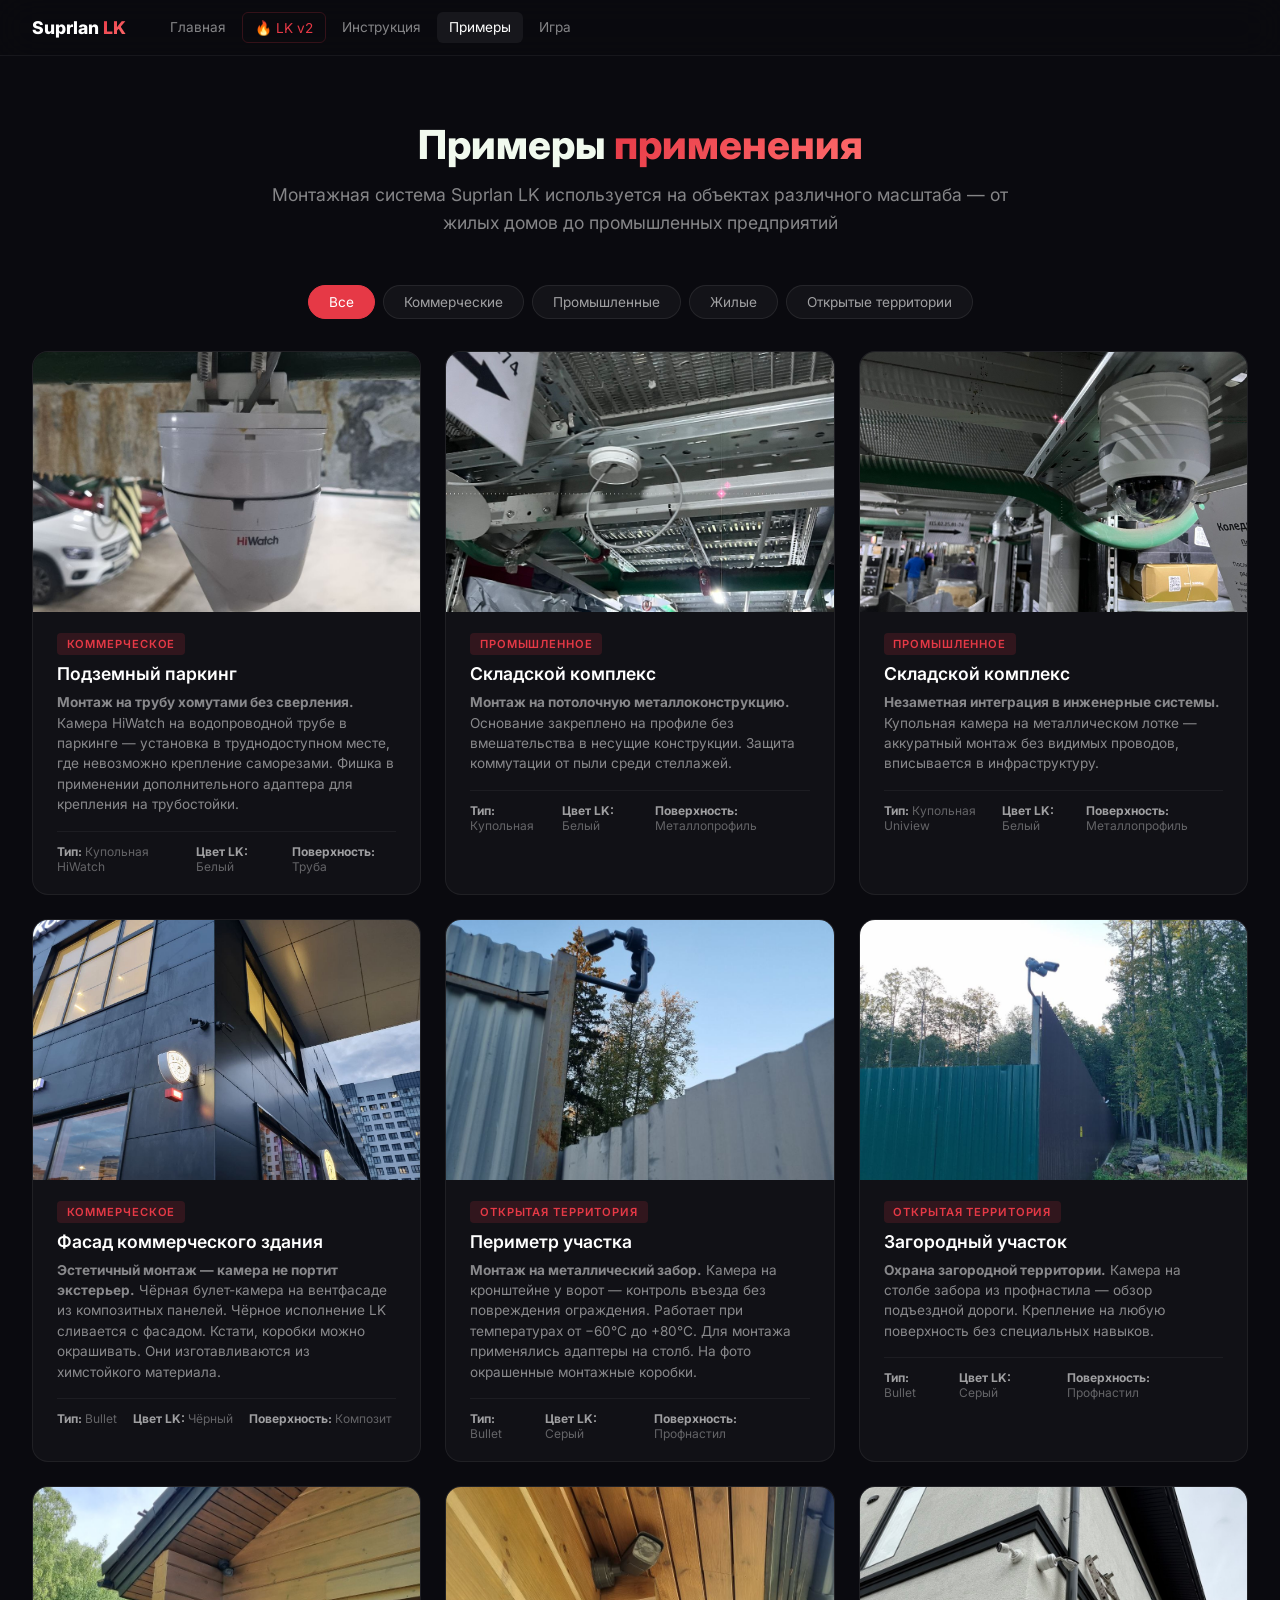
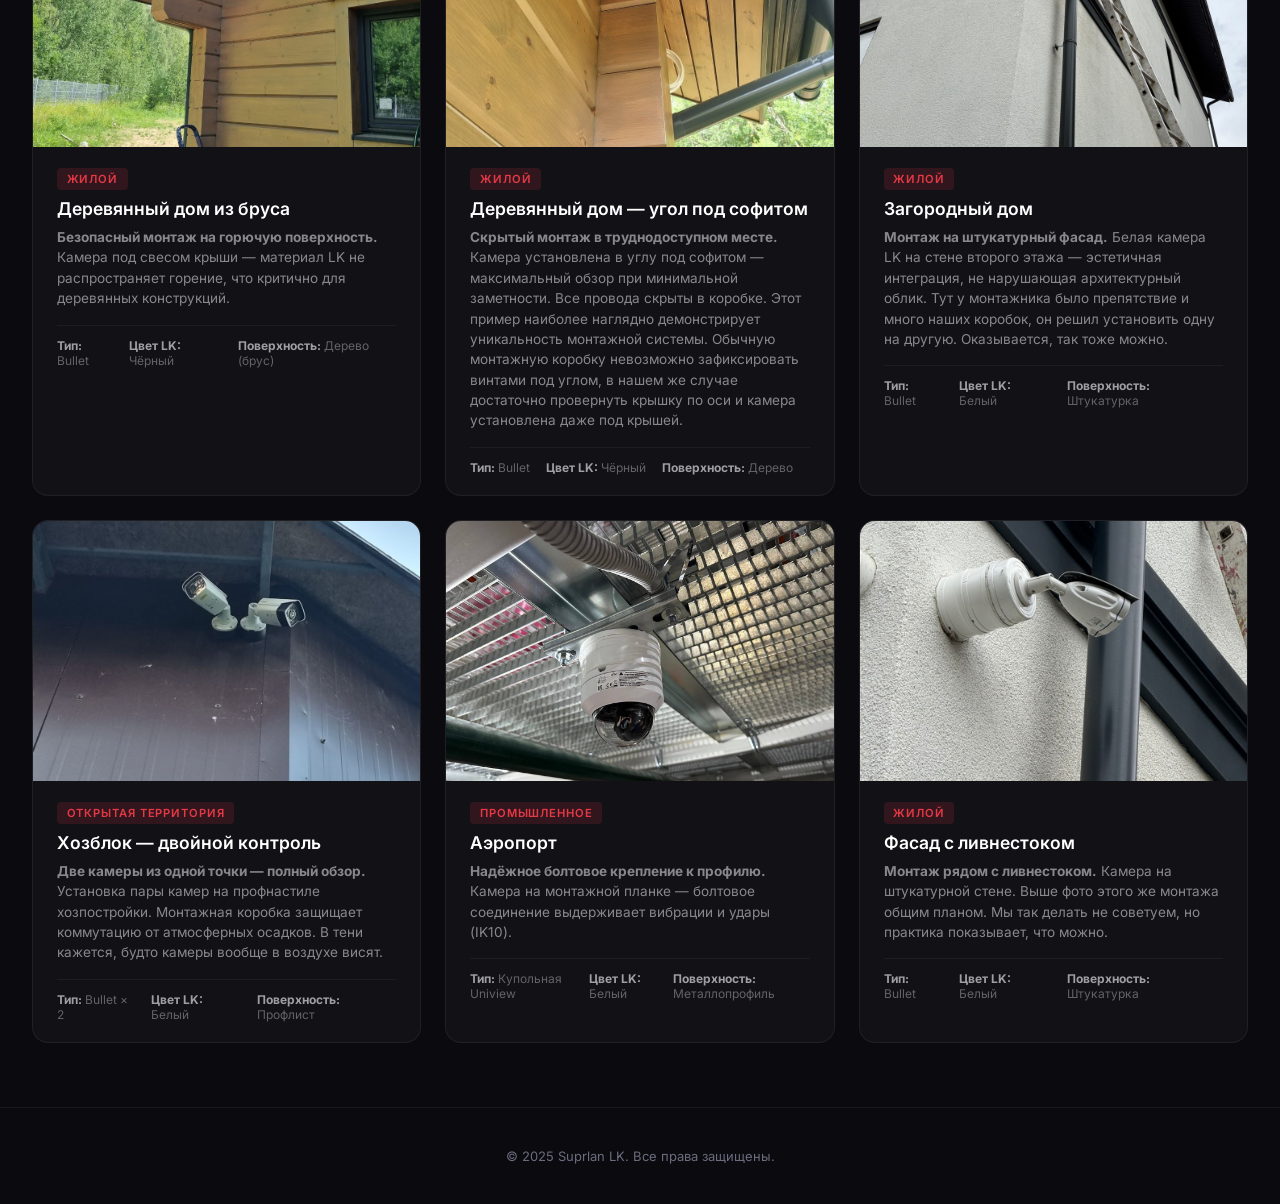
==== commit b91ccefb: "fix: update contacts — email am@supr.ru, add Telegram links, remove phone/site/hours" ====
--- a/landing/examples.html
+++ b/landing/examples.html
@@ -259,6 +259,8 @@
         <a href="index.html" class="nav-logo">Suprlan <span class="accent">LK</span></a>
         <div class="nav-links">
             <a href="index.html">Главная</a>
+            <a href="modification.html"
+                style="color:var(--accent);border:1px solid rgba(230,57,70,0.2);border-radius:6px;">🔥 LK v2</a>
             <a href="instruction.html">Инструкция</a>
             <a href="examples.html" class="active">Примеры</a>
             <a href="game.html">Игра</a>
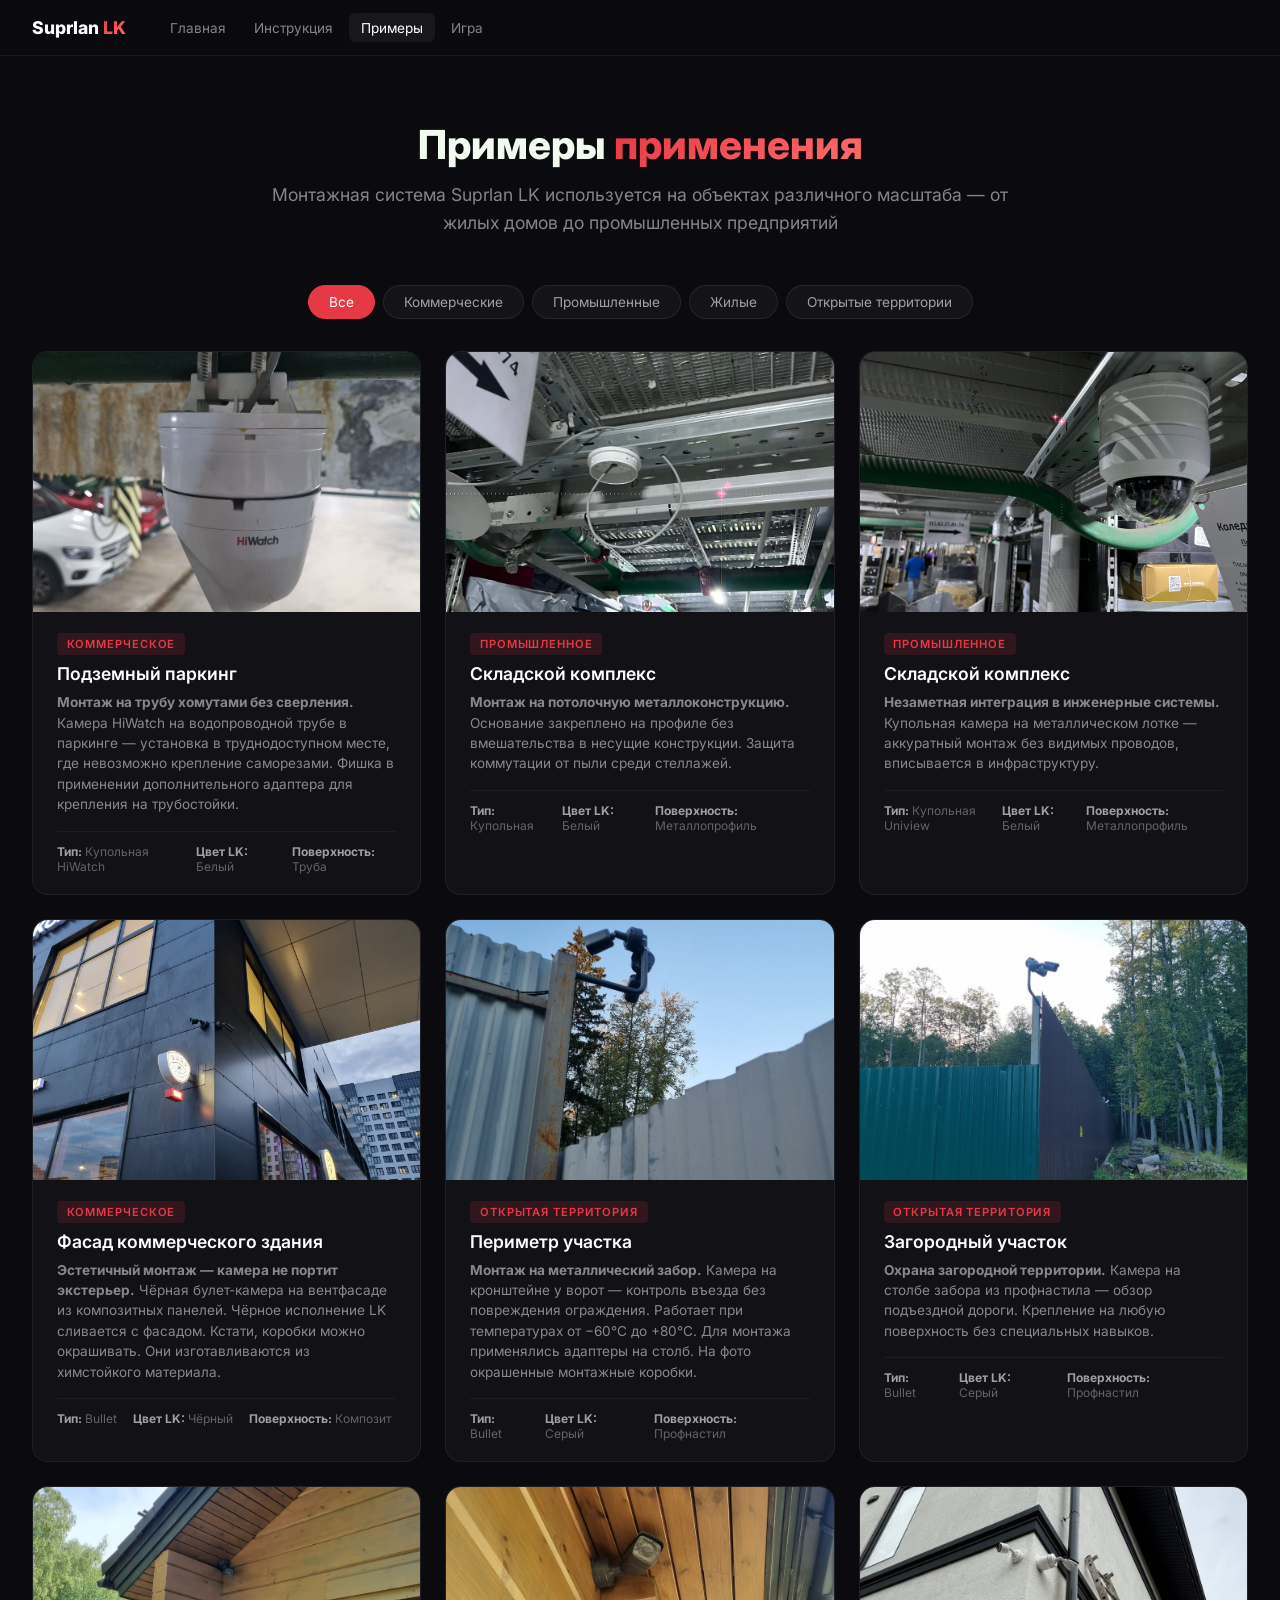
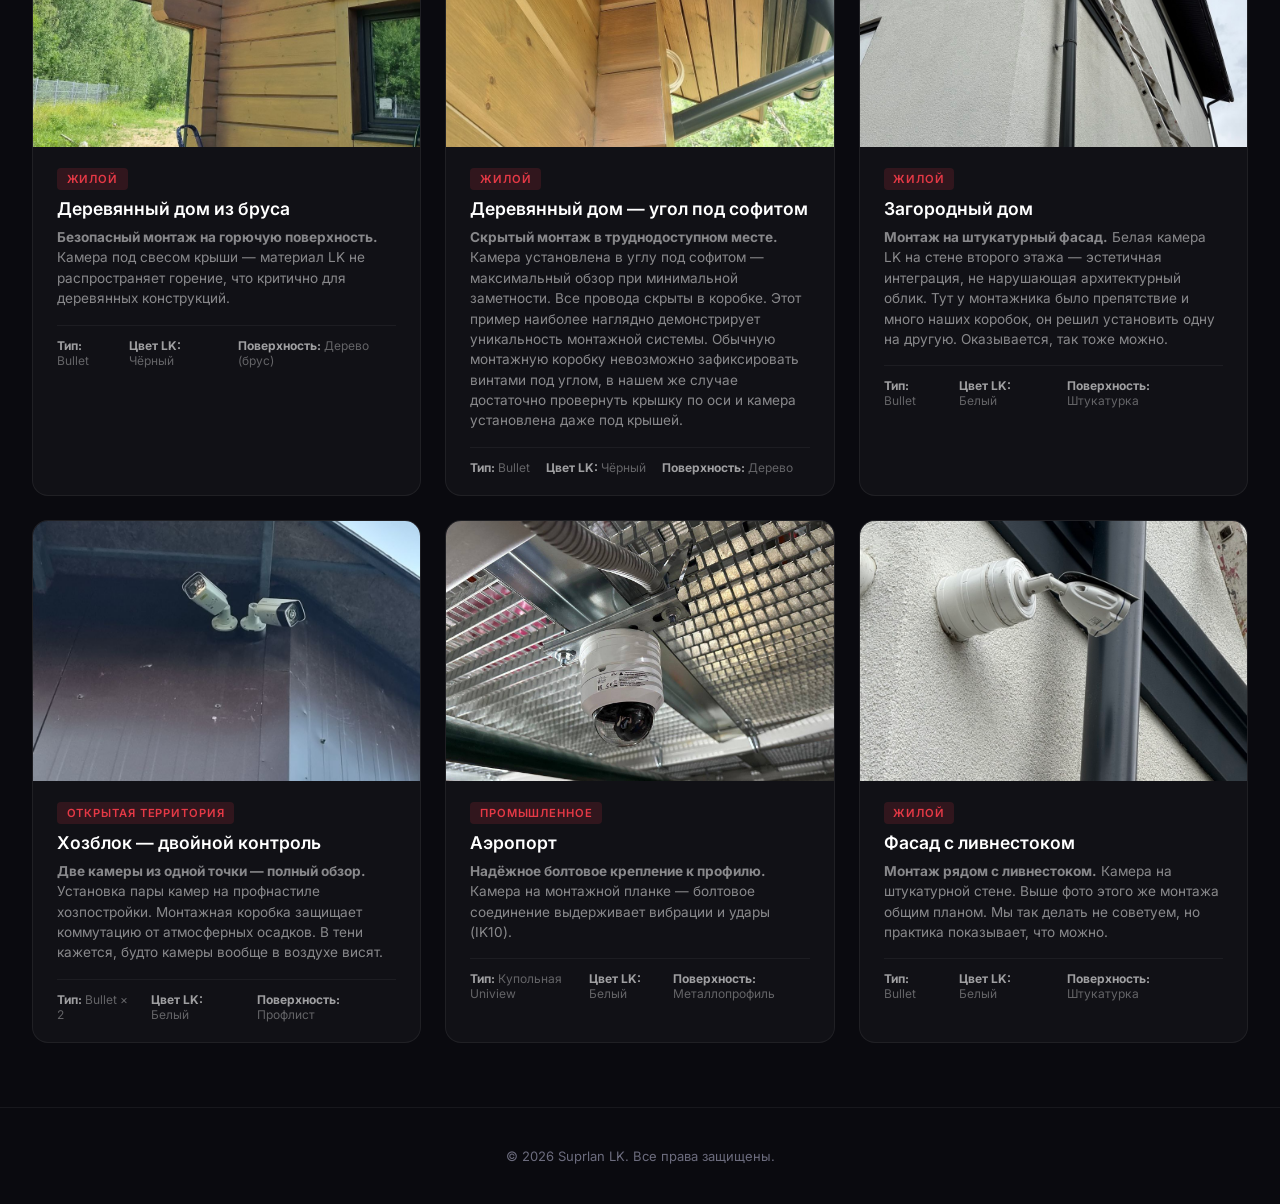
==== commit 6748bfee: "fix: restore logos, add favicon+OG, cert PDFs, remove v2 nav, fix leaderboard CORS, year 2026" ====
--- a/landing/examples.html
+++ b/landing/examples.html
@@ -259,8 +259,7 @@
         <a href="index.html" class="nav-logo">Suprlan <span class="accent">LK</span></a>
         <div class="nav-links">
             <a href="index.html">Главная</a>
-            <a href="modification.html"
-                style="color:var(--accent);border:1px solid rgba(230,57,70,0.2);border-radius:6px;">🔥 LK v2</a>
+
             <a href="instruction.html">Инструкция</a>
             <a href="examples.html" class="active">Примеры</a>
             <a href="game.html">Игра</a>
@@ -504,7 +503,7 @@
     </div>
 
     <footer class="footer">
-        <p>© 2025 Suprlan LK. Все права защищены.</p>
+        <p>© 2026 Suprlan LK. Все права защищены.</p>
     </footer>
 
     <script>
